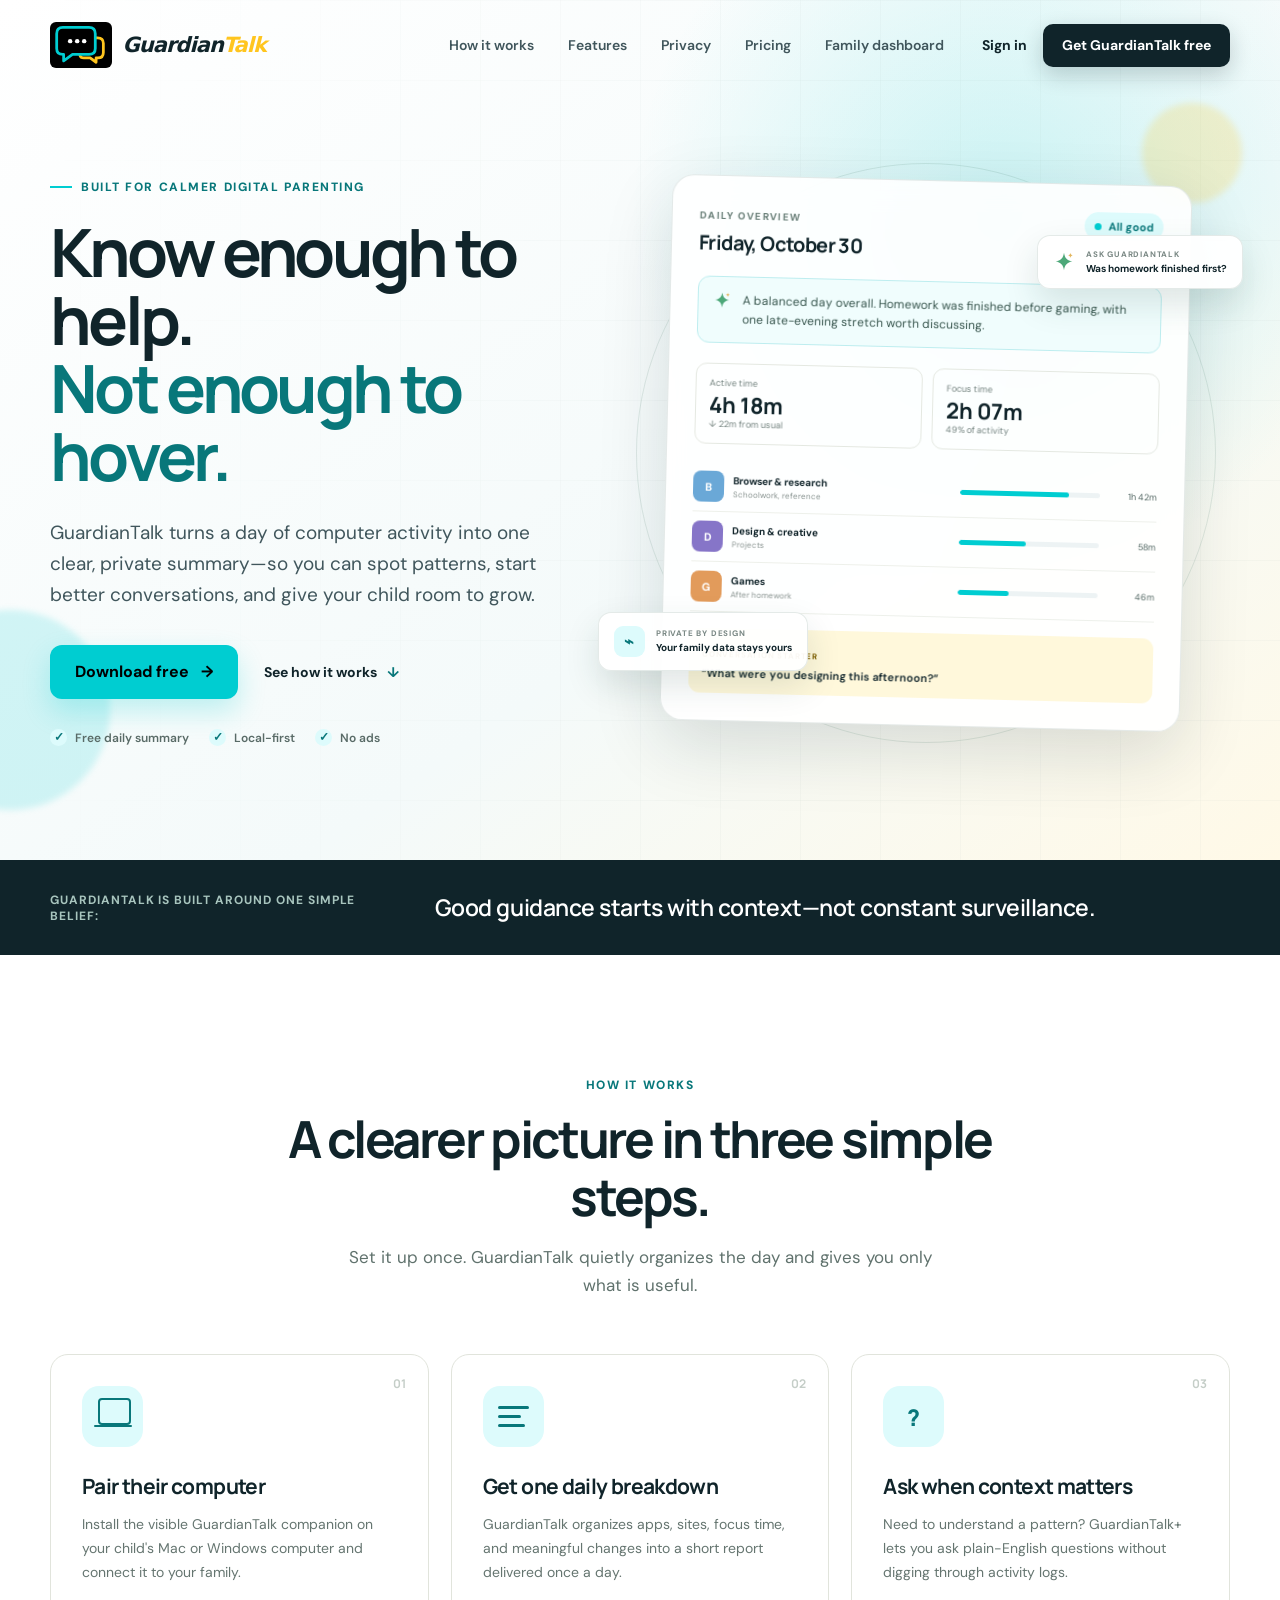
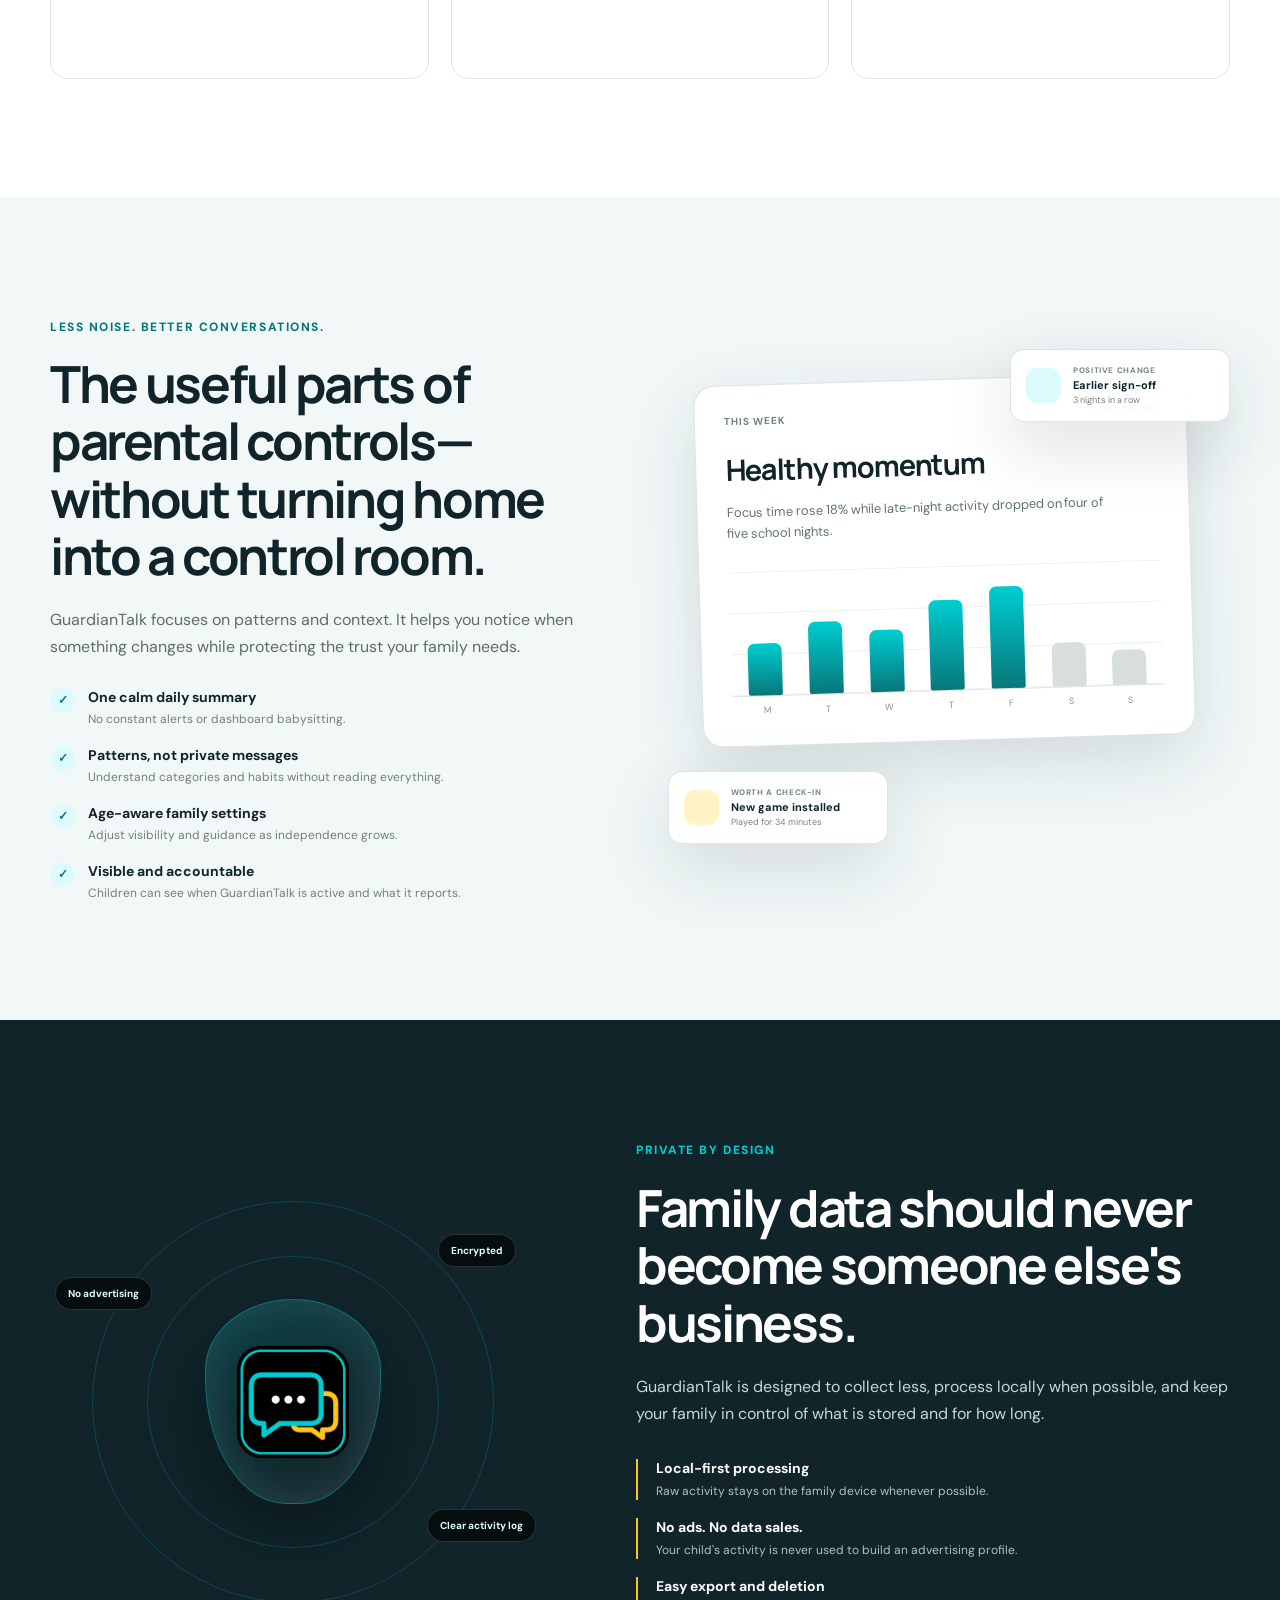
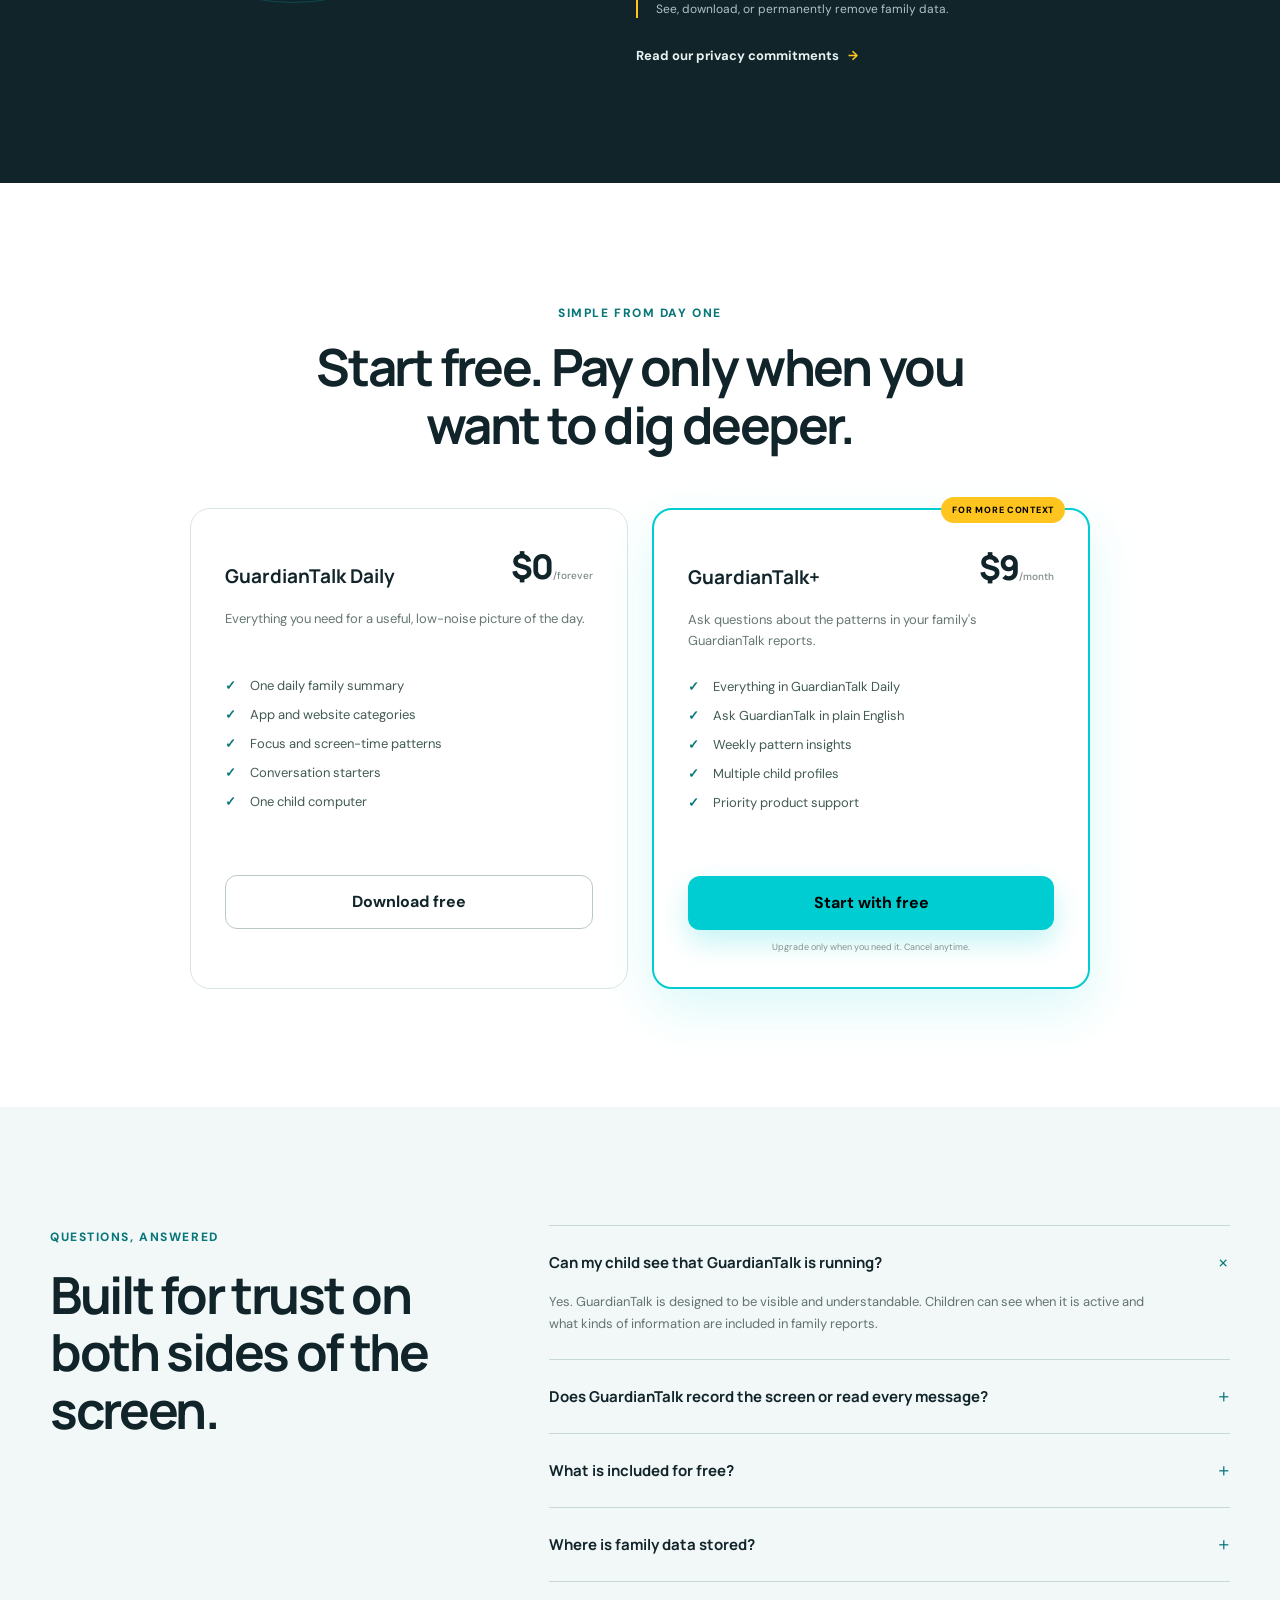
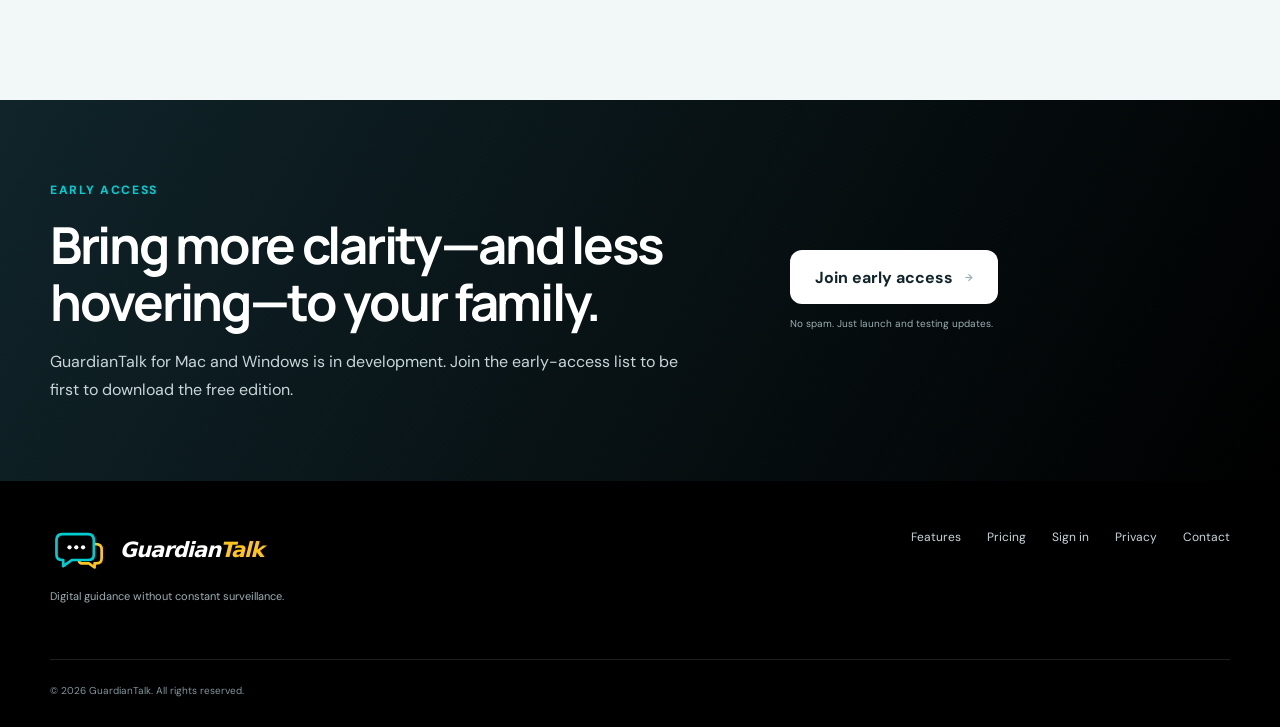
==== index.html @ 2e62e515 "Launch GuardianTalk site" ====
<!doctype html>
<html lang="en">
  <head>
    <meta charset="utf-8" />
    <meta name="viewport" content="width=device-width, initial-scale=1" />
    <meta name="theme-color" content="#10242A" />
    <meta name="description" content="GuardianTalk gives parents one calm, private daily summary of how their kids use their computers—with optional AI answers when more context is needed." />
    <meta property="og:title" content="GuardianTalk — Digital guidance without constant surveillance" />
    <meta property="og:description" content="A free daily breakdown of your child's computer activity. Ask questions only when you need more context." />
    <meta property="og:type" content="website" />
    <meta property="og:url" content="https://guardiantalk.com/" />
    <meta property="og:image" content="https://guardiantalk.com/assets/social-card.png" />
    <link rel="canonical" href="https://guardiantalk.com/" />
    <link rel="icon" href="/favicon.ico" sizes="any" />
    <link rel="icon" href="/assets/guardiantalk-app-icon-192.png" type="image/png" sizes="192x192" />
    <link rel="apple-touch-icon" href="/assets/apple-touch-icon.png" />
    <link rel="preconnect" href="https://fonts.googleapis.com" />
    <link rel="preconnect" href="https://fonts.gstatic.com" crossorigin />
    <link href="https://fonts.googleapis.com/css2?family=DM+Sans:wght@400;500;600;700&family=Manrope:wght@500;600;700;800&display=swap" rel="stylesheet" />
    <link rel="stylesheet" href="/styles.css" />
    <title>GuardianTalk — Digital guidance for families</title>
  </head>
  <body>
    <a class="skip-link" href="#main">Skip to content</a>
    <header class="site-header">
      <div class="shell nav-wrap">
        <a class="brand" href="#top" aria-label="GuardianTalk home">
          <img src="/assets/guardiantalk-symbol.svg" width="63" height="46" alt="" />
          <span class="brand-name">Guardian<span class="talk-accent">Talk</span></span>
        </a>
        <nav class="desktop-nav" aria-label="Primary navigation">
          <a href="#how-it-works">How it works</a>
          <a href="#features">Features</a>
          <a href="#privacy">Privacy</a>
          <a href="#pricing">Pricing</a>
          <a href="https://dashboard.guardiantalk.com/">Family dashboard</a>
        </nav>
        <div class="nav-actions"><a class="sign-in-link" href="https://dashboard.guardiantalk.com/">Sign in</a><a class="button button-small button-dark" href="#download">Get GuardianTalk free</a></div>
      </div>
    </header>

    <main id="main">
      <section class="hero" id="top">
        <div class="hero-glow hero-glow-one" aria-hidden="true"></div>
        <div class="hero-glow hero-glow-two" aria-hidden="true"></div>
        <div class="shell hero-grid">
          <div class="hero-copy reveal">
            <div class="eyebrow"><span></span> Built for calmer digital parenting</div>
            <h1>Know enough to help.<br /><em>Not enough to hover.</em></h1>
            <p class="hero-lede">GuardianTalk turns a day of computer activity into one clear, private summary—so you can spot patterns, start better conversations, and give your child room to grow.</p>
            <div class="hero-actions">
              <a class="button button-primary" href="#download">Download free <span aria-hidden="true">→</span></a>
              <a class="text-link" href="#how-it-works">See how it works <span aria-hidden="true">↓</span></a>
            </div>
            <div class="trust-row" aria-label="Product highlights">
              <span><i>✓</i> Free daily summary</span>
              <span><i>✓</i> Local-first</span>
              <span><i>✓</i> No ads</span>
            </div>
          </div>

          <div class="report-stage reveal reveal-delay" aria-label="Example GuardianTalk daily report">
            <div class="orbit orbit-one" aria-hidden="true"></div>
            <div class="orbit orbit-two" aria-hidden="true"></div>
            <article class="report-card">
              <div class="report-topline">
                <div>
                  <span class="report-label">Daily overview</span>
                  <h2>Friday, October 30</h2>
                </div>
                <span class="status-pill"><i></i> All good</span>
              </div>
              <div class="summary-banner">
                <img src="/assets/spark.svg" alt="" />
                <p>A balanced day overall. Homework was finished before gaming, with one late-evening stretch worth discussing.</p>
              </div>
              <div class="metric-grid">
                <div class="metric"><span>Active time</span><strong>4h 18m</strong><small>↓ 22m from usual</small></div>
                <div class="metric"><span>Focus time</span><strong>2h 07m</strong><small>49% of activity</small></div>
              </div>
              <div class="activity-list">
                <div class="activity-row">
                  <div class="app-icon app-blue">B</div>
                  <div class="activity-name"><strong>Browser & research</strong><span>Schoolwork, reference</span></div>
                  <div class="activity-bar"><i style="width: 78%"></i></div>
                  <span>1h 42m</span>
                </div>
                <div class="activity-row">
                  <div class="app-icon app-purple">D</div>
                  <div class="activity-name"><strong>Design & creative</strong><span>Projects</span></div>
                  <div class="activity-bar"><i style="width: 48%"></i></div>
                  <span>58m</span>
                </div>
                <div class="activity-row">
                  <div class="app-icon app-orange">G</div>
                  <div class="activity-name"><strong>Games</strong><span>After homework</span></div>
                  <div class="activity-bar"><i style="width: 36%"></i></div>
                  <span>46m</span>
                </div>
              </div>
              <div class="report-note">
                <span>Conversation starter</span>
                <p>“What were you designing this afternoon?”</p>
              </div>
            </article>
            <div class="floating-card floating-question">
              <img src="/assets/spark.svg" alt="" />
              <div><span>Ask GuardianTalk</span><strong>Was homework finished first?</strong></div>
            </div>
            <div class="floating-card floating-private">
              <div class="lock-icon">⌁</div>
              <div><span>Private by design</span><strong>Your family data stays yours</strong></div>
            </div>
          </div>
        </div>
      </section>

      <section class="principle-strip">
        <div class="shell principle-grid">
          <p>GuardianTalk is built around one simple belief:</p>
          <blockquote>Good guidance starts with context—not constant surveillance.</blockquote>
        </div>
      </section>

      <section class="section how-section" id="how-it-works">
        <div class="shell">
          <div class="section-heading centered reveal">
            <span class="kicker">How it works</span>
            <h2>A clearer picture in three simple steps.</h2>
            <p>Set it up once. GuardianTalk quietly organizes the day and gives you only what is useful.</p>
          </div>
          <div class="steps-grid">
            <article class="step-card reveal">
              <span class="step-number">01</span>
              <div class="step-icon device-icon" aria-hidden="true"><i></i></div>
              <h3>Pair their computer</h3>
              <p>Install the visible GuardianTalk companion on your child's Mac or Windows computer and connect it to your family.</p>
            </article>
            <article class="step-card reveal reveal-delay-small">
              <span class="step-number">02</span>
              <div class="step-icon digest-icon" aria-hidden="true"><i></i><i></i><i></i></div>
              <h3>Get one daily breakdown</h3>
              <p>GuardianTalk organizes apps, sites, focus time, and meaningful changes into a short report delivered once a day.</p>
            </article>
            <article class="step-card reveal reveal-delay">
              <span class="step-number">03</span>
              <div class="step-icon chat-icon" aria-hidden="true">?</div>
              <h3>Ask when context matters</h3>
              <p>Need to understand a pattern? GuardianTalk+ lets you ask plain-English questions without digging through activity logs.</p>
            </article>
          </div>
        </div>
      </section>

      <section class="section feature-section" id="features">
        <div class="shell feature-grid">
          <div class="feature-copy reveal">
            <span class="kicker">Less noise. Better conversations.</span>
            <h2>The useful parts of parental controls—without turning home into a control room.</h2>
            <p>GuardianTalk focuses on patterns and context. It helps you notice when something changes while protecting the trust your family needs.</p>
            <ul class="check-list">
              <li><span>✓</span><div><strong>One calm daily summary</strong><small>No constant alerts or dashboard babysitting.</small></div></li>
              <li><span>✓</span><div><strong>Patterns, not private messages</strong><small>Understand categories and habits without reading everything.</small></div></li>
              <li><span>✓</span><div><strong>Age-aware family settings</strong><small>Adjust visibility and guidance as independence grows.</small></div></li>
              <li><span>✓</span><div><strong>Visible and accountable</strong><small>Children can see when GuardianTalk is active and what it reports.</small></div></li>
            </ul>
          </div>
          <div class="insight-stack reveal reveal-delay">
            <article class="insight-card insight-main">
              <div class="insight-header"><span>This week</span><small>Oct 24–30</small></div>
              <h3>Healthy momentum</h3>
              <p>Focus time rose 18% while late-night activity dropped on four of five school nights.</p>
              <div class="mini-chart" aria-label="Example weekly focus chart">
                <i style="height: 42%"></i><i style="height: 58%"></i><i style="height: 50%"></i><i style="height: 72%"></i><i style="height: 82%"></i><i class="muted" style="height: 35%"></i><i class="muted" style="height: 28%"></i>
              </div>
              <div class="chart-days"><span>M</span><span>T</span><span>W</span><span>T</span><span>F</span><span>S</span><span>S</span></div>
            </article>
            <article class="insight-card insight-small insight-a"><span class="dot green"></span><div><small>Positive change</small><strong>Earlier sign-off</strong><p>3 nights in a row</p></div></article>
            <article class="insight-card insight-small insight-b"><span class="dot gold"></span><div><small>Worth a check-in</small><strong>New game installed</strong><p>Played for 34 minutes</p></div></article>
          </div>
        </div>
      </section>

      <section class="section privacy-section" id="privacy">
        <div class="shell privacy-grid">
          <div class="privacy-visual reveal">
            <div class="shield-large">
              <img src="/assets/guardiantalk-app-icon-1024.png" alt="" />
            </div>
            <div class="privacy-chip chip-one">No advertising</div>
            <div class="privacy-chip chip-two">Encrypted</div>
            <div class="privacy-chip chip-three">Clear activity log</div>
          </div>
          <div class="privacy-copy reveal reveal-delay">
            <span class="kicker light">Private by design</span>
            <h2>Family data should never become someone else's business.</h2>
            <p>GuardianTalk is designed to collect less, process locally when possible, and keep your family in control of what is stored and for how long.</p>
            <div class="privacy-points">
              <div><strong>Local-first processing</strong><span>Raw activity stays on the family device whenever possible.</span></div>
              <div><strong>No ads. No data sales.</strong><span>Your child's activity is never used to build an advertising profile.</span></div>
              <div><strong>Easy export and deletion</strong><span>See, download, or permanently remove family data.</span></div>
            </div>
            <a class="light-link" href="/privacy.html">Read our privacy commitments <span>→</span></a>
          </div>
        </div>
      </section>

      <section class="section pricing-section" id="pricing">
        <div class="shell">
          <div class="section-heading centered reveal">
            <span class="kicker">Simple from day one</span>
            <h2>Start free. Pay only when you want to dig deeper.</h2>
          </div>
          <div class="pricing-grid">
            <article class="price-card reveal">
              <div class="price-top"><span class="plan-name">GuardianTalk Daily</span><span class="price">$0<small>/forever</small></span></div>
              <p>Everything you need for a useful, low-noise picture of the day.</p>
              <ul><li>One daily family summary</li><li>App and website categories</li><li>Focus and screen-time patterns</li><li>Conversation starters</li><li>One child computer</li></ul>
              <a class="button button-outline full" href="#download">Download free</a>
            </article>
            <article class="price-card featured reveal reveal-delay">
              <div class="popular">For more context</div>
              <div class="price-top"><span class="plan-name">GuardianTalk+</span><span class="price">$9<small>/month</small></span></div>
              <p>Ask questions about the patterns in your family's GuardianTalk reports.</p>
              <ul><li>Everything in GuardianTalk Daily</li><li>Ask GuardianTalk in plain English</li><li>Weekly pattern insights</li><li>Multiple child profiles</li><li>Priority product support</li></ul>
              <a class="button button-primary full" href="#download">Start with free</a>
              <small class="cancel-note">Upgrade only when you need it. Cancel anytime.</small>
            </article>
          </div>
        </div>
      </section>

      <section class="section faq-section">
        <div class="shell faq-grid">
          <div class="faq-heading reveal"><span class="kicker">Questions, answered</span><h2>Built for trust on both sides of the screen.</h2></div>
          <div class="accordion reveal reveal-delay">
            <details open><summary>Can my child see that GuardianTalk is running?<span>+</span></summary><p>Yes. GuardianTalk is designed to be visible and understandable. Children can see when it is active and what kinds of information are included in family reports.</p></details>
            <details><summary>Does GuardianTalk record the screen or read every message?<span>+</span></summary><p>No. GuardianTalk is designed around activity patterns and categories—not secret recordings, keystrokes, passwords, or a feed of private messages.</p></details>
            <details><summary>What is included for free?<span>+</span></summary><p>The free plan provides one concise daily breakdown for one child computer. Interactive questions and deeper multi-day insights are part of GuardianTalk+.</p></details>
            <details><summary>Where is family data stored?<span>+</span></summary><p>GuardianTalk is being built local-first. Raw activity remains on family-controlled devices whenever possible, with encryption and clear deletion controls for any synced information.</p></details>
          </div>
        </div>
      </section>

      <section class="download-section" id="download">
        <div class="shell download-inner reveal">
          <div>
            <span class="kicker light">Early access</span>
            <h2>Bring more clarity—and less hovering—to your family.</h2>
            <p>GuardianTalk for Mac and Windows is in development. Join the early-access list to be first to download the free edition.</p>
          </div>
          <div class="download-actions">
            <a class="button button-white" href="mailto:jmdarabos@gmail.com?subject=GuardianTalk%20Early%20Access&body=Please%20add%20me%20to%20the%20GuardianTalk%20early-access%20list.">Join early access <span>→</span></a>
            <span>No spam. Just launch and testing updates.</span>
          </div>
        </div>
      </section>
    </main>

    <footer class="site-footer">
      <div class="shell footer-grid">
        <div><a class="brand brand-footer" href="#top"><img src="/assets/guardiantalk-symbol.svg" width="60" height="44" alt="" /><span class="brand-name">Guardian<span class="talk-accent">Talk</span></span></a><p>Digital guidance without constant surveillance.</p></div>
        <div class="footer-links"><a href="#features">Features</a><a href="#pricing">Pricing</a><a href="https://dashboard.guardiantalk.com/">Sign in</a><a href="/privacy.html">Privacy</a><a href="mailto:jmdarabos@gmail.com?subject=GuardianTalk%20Support">Contact</a></div>
        <p class="copyright">© <span id="year"></span> GuardianTalk. All rights reserved.</p>
      </div>
    </footer>
    <script src="/app.js" defer></script>
  </body>
</html>
---- styles.css ----
:root {
  --gt-teal: #00CDD1;
  --gt-gold: #FFC51E;
  --gt-black: #000000;
  --gt-white: #FFFFFF;
  --gt-ink: #10242A;
  --ink: var(--gt-ink);
  --ink-soft: #40565C;
  --forest: var(--gt-ink);
  --forest-2: #07181C;
  --mint: #DDFBFC;
  --mint-bright: var(--gt-teal);
  --cream: #F6FAFA;
  --paper: #FFFFFF;
  --line: #D8E5E7;
  --gold: var(--gt-gold);
  --shadow: 0 24px 70px rgba(16, 36, 42, .14);
}

* { box-sizing: border-box; }
[hidden] { display: none !important; }
html { scroll-behavior: smooth; }
body { margin: 0; color: var(--ink); background: var(--cream); font-family: "DM Sans", sans-serif; -webkit-font-smoothing: antialiased; }
body::selection { background: var(--mint); color: var(--ink); }
a { color: inherit; text-decoration: none; }
img { max-width: 100%; }
.shell { width: min(1180px, calc(100% - 40px)); margin-inline: auto; }
.skip-link { position: fixed; left: 18px; top: -60px; z-index: 100; background: white; padding: 12px 18px; border-radius: 8px; }
.skip-link:focus { top: 18px; }

.site-header { position: absolute; inset: 0 0 auto; z-index: 10; padding: 22px 0; }
.nav-wrap { display: flex; align-items: center; justify-content: space-between; gap: 24px; }
.brand { display: inline-flex; align-items: center; gap: 10px; font: 800 italic 21px/1 "DejaVu Sans", Arial, sans-serif; letter-spacing: -.045em; }
.brand img { display: block; width: auto; border-radius: 6px; }
.brand-name { color: var(--gt-ink); white-space: nowrap; }
.talk-accent { color: var(--gt-gold); }
.desktop-nav { display: flex; gap: 34px; margin-left: auto; margin-right: 14px; }
.desktop-nav a { color: var(--ink-soft); font-size: 14px; font-weight: 600; }
.desktop-nav a:hover { color: var(--forest); }
.nav-actions { display: flex; align-items: center; gap: 16px; }
.sign-in-link { color: var(--ink); font-size: 14px; font-weight: 700; }
.sign-in-link:hover { color: #08777A; }
.button { display: inline-flex; align-items: center; justify-content: center; gap: 12px; min-height: 54px; padding: 0 24px; border: 1px solid transparent; border-radius: 12px; font-weight: 700; transition: transform .2s ease, box-shadow .2s ease, background .2s ease; }
.button:hover { transform: translateY(-2px); }
.button-small { min-height: 43px; padding-inline: 18px; border-radius: 10px; font-size: 14px; }
.button-dark { background: var(--gt-ink); color: white; box-shadow: 0 8px 22px rgba(16, 36, 42, .2); }
.button-primary { background: var(--gt-teal); color: var(--gt-black); box-shadow: 0 12px 28px rgba(0, 205, 209, .24); }
.button-primary:hover { background: #14DDE0; }
.button-outline { border-color: #bac9c3; background: transparent; }
.button-white { background: white; color: var(--forest); }
.full { width: 100%; }

.hero { position: relative; min-height: 860px; overflow: hidden; padding: 160px 0 112px; background: radial-gradient(circle at 78% 25%, rgba(0, 205, 209, .18), transparent 31%), linear-gradient(145deg, #FFFFFF 0%, #F4FAFA 61%, #FFF9E7 100%); }
.hero::before { content: ""; position: absolute; inset: 0; opacity: .18; background-image: url("data:image/svg+xml,%3Csvg width='80' height='80' viewBox='0 0 80 80' xmlns='http://www.w3.org/2000/svg'%3E%3Cpath d='M80 0H0V80' fill='none' stroke='%23758f86' stroke-width='.5'/%3E%3C/svg%3E"); mask-image: linear-gradient(to right, transparent, black 60%); }
.hero-grid { position: relative; z-index: 1; display: grid; grid-template-columns: .92fr 1.08fr; gap: 54px; align-items: center; }
.hero-copy { padding-top: 12px; }
.eyebrow, .kicker { display: inline-flex; align-items: center; gap: 9px; color: #08777A; font-size: 12px; line-height: 1; font-weight: 800; letter-spacing: .13em; text-transform: uppercase; }
.eyebrow span { width: 22px; height: 2px; background: var(--gt-teal); }
h1, h2, h3 { font-family: "Manrope", sans-serif; margin: 0; }
h1 { margin-top: 25px; max-width: 720px; font-size: clamp(52px, 5.2vw, 76px); line-height: 1.02; letter-spacing: -.055em; }
h1 em { color: #08777A; font-style: normal; }
.hero-lede { max-width: 590px; margin: 27px 0 0; color: var(--ink-soft); font-size: 19px; line-height: 1.65; }
.hero-actions { display: flex; align-items: center; gap: 26px; margin-top: 34px; }
.text-link { font-weight: 700; font-size: 14px; }
.text-link span { margin-left: 7px; color: #08777A; }
.trust-row { display: flex; flex-wrap: wrap; gap: 20px; margin-top: 30px; color: #596b67; font-size: 12px; font-weight: 600; }
.trust-row i { display: inline-grid; place-items: center; width: 17px; height: 17px; margin-right: 5px; border-radius: 50%; background: #DDFBFC; color: #08777A; font-style: normal; }

.report-stage { position: relative; min-height: 580px; display: grid; place-items: center; }
.orbit { position: absolute; border: 1px solid rgba(52, 111, 89, .13); border-radius: 50%; }
.orbit-one { width: 580px; height: 580px; }
.orbit-two { width: 450px; height: 450px; border-style: dashed; }
.report-card { position: relative; z-index: 2; width: 520px; padding: 27px; border: 1px solid rgba(37, 79, 66, .12); border-radius: 22px; background: rgba(255, 255, 255, .9); box-shadow: var(--shadow); backdrop-filter: blur(16px); transform: rotate(1.4deg); }
.report-topline { display: flex; align-items: flex-start; justify-content: space-between; gap: 20px; }
.report-label { color: #6b817a; font-size: 10px; font-weight: 800; letter-spacing: .13em; text-transform: uppercase; }
.report-topline h2 { margin-top: 5px; font-size: 20px; letter-spacing: -.03em; }
.status-pill { display: inline-flex; align-items: center; gap: 7px; padding: 7px 10px; border-radius: 999px; background: #DDFBFC; color: #08777A; font-size: 11px; font-weight: 700; }
.status-pill i { width: 7px; height: 7px; border-radius: 50%; background: var(--gt-teal); }
.summary-banner { display: flex; gap: 11px; margin: 20px 0; padding: 14px; border: 1px solid #BDEDEF; border-radius: 12px; background: #F0FDFD; }
.summary-banner img { width: 19px; height: 19px; }
.summary-banner p { margin: 0; color: #38564e; font-size: 12px; line-height: 1.55; }
.metric-grid { display: grid; grid-template-columns: 1fr 1fr; gap: 10px; }
.metric { padding: 13px; border: 1px solid #e4e8e1; border-radius: 11px; }
.metric span, .metric small { display: block; color: #71817d; font-size: 9px; }
.metric strong { display: block; margin: 5px 0 2px; font: 700 22px/1 "Manrope", sans-serif; }
.activity-list { margin-top: 18px; }
.activity-row { display: grid; grid-template-columns: 31px 1.25fr .8fr 48px; align-items: center; gap: 9px; padding: 9px 0; border-bottom: 1px solid #edf0ea; }
.app-icon { display: grid; place-items: center; width: 31px; height: 31px; border-radius: 8px; color: white; font-size: 11px; font-weight: 800; }
.app-blue { background: #6aa8d7; }.app-purple { background: #8675c8; }.app-orange { background: #e29b5b; }
.activity-name strong, .activity-name span { display: block; }
.activity-name strong { font-size: 10px; }.activity-name span { color: #84908d; font-size: 8px; margin-top: 2px; }
.activity-bar { height: 5px; border-radius: 6px; background: #EDF3F4; overflow: hidden; }.activity-bar i { display: block; height: 100%; border-radius: inherit; background: var(--gt-teal); }
.activity-row > span { color: #526762; font-size: 9px; text-align: right; }
.report-note { margin-top: 16px; padding: 13px; border-radius: 11px; background: #FFF8DB; }.report-note span { color: #816000; font-size: 8px; font-weight: 800; letter-spacing: .1em; text-transform: uppercase; }.report-note p { margin: 4px 0 0; font-size: 11px; font-weight: 600; }
.floating-card { position: absolute; z-index: 3; display: flex; align-items: center; gap: 11px; padding: 13px 15px; border: 1px solid rgba(39, 86, 70, .12); border-radius: 13px; background: rgba(255,255,255,.95); box-shadow: 0 15px 34px rgba(27, 63, 57, .13); }
.floating-card img { width: 22px; }.floating-card span, .floating-card strong { display: block; }.floating-card span { color: #7b8985; font-size: 8px; text-transform: uppercase; font-weight: 800; letter-spacing: .1em; }.floating-card strong { margin-top: 3px; font-size: 10px; }
.floating-question { top: 72px; right: -13px; }.floating-private { left: -24px; bottom: 72px; }.lock-icon { display: grid; place-items: center; width: 31px; height: 31px; border-radius: 9px; background: #DDFBFC; color: #08777A; font-weight: 800; }
.hero-glow { position: absolute; border-radius: 50%; filter: blur(3px); }.hero-glow-one { width: 200px; height: 200px; left: -90px; bottom: 50px; background: rgba(0, 205, 209, .16); }.hero-glow-two { width: 100px; height: 100px; right: 3%; top: 12%; background: rgba(255, 197, 30, .2); }

.principle-strip { padding: 31px 0; background: var(--forest); color: white; }
.principle-grid { display: grid; grid-template-columns: .6fr 1.4fr; align-items: center; gap: 44px; }
.principle-grid p { margin: 0; color: #a8c5be; font-size: 12px; font-weight: 700; letter-spacing: .08em; text-transform: uppercase; }
.principle-grid blockquote { margin: 0; font: 600 23px/1.45 "Manrope", sans-serif; letter-spacing: -.02em; }

.section { padding: 118px 0; }
.section-heading { max-width: 730px; margin-bottom: 55px; }.centered { margin-inline: auto; text-align: center; }.section-heading .kicker { margin-bottom: 19px; }.section-heading h2, .feature-copy h2, .privacy-copy h2, .faq-heading h2 { font-size: clamp(37px, 4vw, 53px); line-height: 1.12; letter-spacing: -.045em; }.section-heading p { max-width: 590px; margin: 18px auto 0; color: #60726d; font-size: 17px; line-height: 1.65; }
.how-section { background: var(--paper); }
.steps-grid { display: grid; grid-template-columns: repeat(3, 1fr); gap: 22px; }
.step-card { position: relative; min-height: 325px; padding: 31px; border: 1px solid #e1e4dc; border-radius: 18px; background: #fff; transition: transform .25s ease, box-shadow .25s ease; }.step-card:hover { transform: translateY(-6px); box-shadow: 0 20px 50px rgba(24, 60, 53, .09); }.step-number { position: absolute; right: 22px; top: 20px; color: #c5cec8; font: 700 12px "Manrope", sans-serif; }
.step-icon { width: 61px; height: 61px; margin-bottom: 25px; border-radius: 17px; background: #DDFBFC; color: #08777A; }.device-icon { position: relative; }.device-icon::before { content: ""; position: absolute; left: 16px; top: 12px; width: 29px; height: 23px; border: 2px solid currentColor; border-radius: 4px; }.device-icon::after { content: ""; position: absolute; width: 38px; height: 2px; left: 12px; top: 39px; background: currentColor; border-radius: 3px; }.digest-icon { display: flex; flex-direction: column; justify-content: center; gap: 6px; padding: 0 15px; }.digest-icon i { height: 3px; border-radius: 3px; background: currentColor; }.digest-icon i:nth-child(2) { width: 75%; }.digest-icon i:nth-child(3) { width: 88%; }.chat-icon { display: grid; place-items: center; font: 800 23px "Manrope", sans-serif; }
.step-card h3 { font-size: 21px; letter-spacing: -.03em; }.step-card p { margin: 13px 0 0; color: #657570; font-size: 14px; line-height: 1.7; }

.feature-section { background: #F2F8F8; overflow: hidden; }.feature-grid { display: grid; grid-template-columns: 1fr 1fr; align-items: center; gap: 95px; }.feature-copy h2 { margin-top: 19px; }.feature-copy > p { margin: 21px 0 28px; color: #5c6e69; font-size: 16px; line-height: 1.7; }.check-list { display: grid; gap: 18px; margin: 0; padding: 0; list-style: none; }.check-list li { display: flex; gap: 13px; }.check-list li > span { flex: 0 0 25px; display: grid; place-items: center; width: 25px; height: 25px; border-radius: 50%; background: #DDFBFC; color: #08777A; font-size: 12px; font-weight: 800; }.check-list strong, .check-list small { display: block; }.check-list strong { font-size: 14px; }.check-list small { margin-top: 4px; color: #71817d; font-size: 12px; line-height: 1.5; }
.insight-stack { position: relative; min-height: 520px; }.insight-card { border: 1px solid rgba(16, 36, 42, .13); background: rgba(255,255,255,.94); box-shadow: var(--shadow); }.insight-main { position: absolute; inset: 30px 40px auto 10px; padding: 29px; border-radius: 21px; transform: rotate(-1.7deg); }.insight-header { display: flex; justify-content: space-between; color: #70807c; font-size: 10px; font-weight: 700; text-transform: uppercase; letter-spacing: .1em; }.insight-main h3 { margin-top: 22px; font-size: 29px; letter-spacing: -.04em; }.insight-main p { max-width: 380px; color: #63746f; font-size: 13px; line-height: 1.6; }.mini-chart { height: 125px; display: flex; align-items: end; justify-content: space-around; gap: 10px; margin-top: 27px; padding: 0 9px; border-bottom: 1px solid #dfe5df; background-image: linear-gradient(#edf1ec 1px, transparent 1px); background-size: 100% 41px; }.mini-chart i { flex: 1; max-width: 34px; border-radius: 7px 7px 2px 2px; background: linear-gradient(var(--gt-teal), #08777A); }.mini-chart i.muted { background: #d8ded9; }.chart-days { display: flex; justify-content: space-around; padding: 8px 4px 0; color: #84918d; font-size: 9px; }.insight-small { position: absolute; display: flex; align-items: center; gap: 12px; min-width: 220px; padding: 15px; border-radius: 14px; }.insight-a { right: 0; top: 0; }.insight-b { left: -20px; bottom: 25px; }.insight-small .dot { width: 35px; height: 35px; border-radius: 11px; }.dot.green { background: #DDFBFC; }.dot.gold { background: #FFF3C7; }.insight-small small, .insight-small strong, .insight-small p { display: block; margin: 0; }.insight-small small { color: #7a8884; font-size: 8px; font-weight: 800; letter-spacing: .08em; text-transform: uppercase; }.insight-small strong { margin-top: 3px; font-size: 11px; }.insight-small p { margin-top: 2px; color: #76847f; font-size: 9px; }

.privacy-section { background: var(--gt-ink); color: white; overflow: hidden; }.privacy-grid { display: grid; grid-template-columns: .9fr 1.1fr; align-items: center; gap: 100px; }.privacy-visual { position: relative; min-height: 440px; display: grid; place-items: center; }.privacy-visual::before, .privacy-visual::after { content: ""; position: absolute; border: 1px solid rgba(0, 205, 209, .22); border-radius: 50%; }.privacy-visual::before { width: 400px; height: 400px; }.privacy-visual::after { width: 290px; height: 290px; }.shield-large { position: relative; z-index: 2; display: grid; place-items: center; width: 176px; height: 205px; border: 1px solid rgba(0,205,209,.4); border-radius: 52% 52% 48% 48% / 36% 36% 64% 64%; background: linear-gradient(145deg, rgba(0, 205, 209, .18), rgba(255,255,255,.04)); box-shadow: inset 0 0 38px rgba(255,255,255,.08), 0 30px 60px rgba(0,0,0,.25); }.shield-large img { width: 112px; border-radius: 18px; filter: drop-shadow(0 12px 20px rgba(0,0,0,.25)); }.privacy-chip { position: absolute; z-index: 3; padding: 9px 12px; border: 1px solid rgba(255,255,255,.15); border-radius: 999px; background: rgba(0, 0, 0, .62); color: #DDFBFC; font-size: 10px; font-weight: 700; backdrop-filter: blur(8px); }.chip-one { left: 5px; top: 95px; }.chip-two { right: 20px; top: 52px; }.chip-three { right: 0; bottom: 80px; }
.kicker.light { color: var(--gt-teal); }.privacy-copy h2 { margin-top: 20px; color: white; }.privacy-copy > p { margin: 22px 0 32px; color: #C8D6D9; font-size: 16px; line-height: 1.7; }.privacy-points { display: grid; gap: 18px; }.privacy-points div { padding-left: 18px; border-left: 2px solid var(--gt-gold); }.privacy-points strong, .privacy-points span { display: block; }.privacy-points strong { font-size: 14px; }.privacy-points span { margin-top: 5px; color: #AFC2C6; font-size: 12px; line-height: 1.5; }.light-link { display: inline-flex; gap: 9px; margin-top: 29px; color: #E8F3F4; font-size: 13px; font-weight: 700; }.light-link span { color: var(--gt-gold); }

.pricing-section { background: var(--paper); }.pricing-grid { max-width: 900px; margin: 0 auto; display: grid; grid-template-columns: 1fr 1fr; gap: 24px; align-items: stretch; }.price-card { position: relative; padding: 34px; border: 1px solid #D8E5E7; border-radius: 20px; background: #fff; }.price-card.featured { border: 2px solid var(--gt-teal); box-shadow: 0 20px 52px rgba(0, 205, 209, .14); }.popular { position: absolute; right: 23px; top: -13px; padding: 7px 11px; border-radius: 999px; background: var(--gt-gold); color: var(--gt-black); font-size: 9px; font-weight: 800; letter-spacing: .08em; text-transform: uppercase; }.price-top { display: flex; align-items: flex-end; justify-content: space-between; gap: 15px; }.plan-name { font: 700 19px "Manrope", sans-serif; }.price { font: 800 34px "Manrope", sans-serif; letter-spacing: -.04em; }.price small { color: #7c8985; font: 500 10px "DM Sans", sans-serif; letter-spacing: 0; }.price-card > p { min-height: 48px; margin: 20px 0; color: #667771; font-size: 13px; line-height: 1.6; }.price-card ul { min-height: 174px; margin: 0 0 24px; padding: 0; list-style: none; }.price-card li { position: relative; margin: 12px 0; padding-left: 25px; color: #425a54; font-size: 13px; }.price-card li::before { content: "✓"; position: absolute; left: 0; color: #08777A; font-weight: 800; }.cancel-note { display: block; margin-top: 11px; color: #84918d; font-size: 9px; text-align: center; }

.faq-section { background: #F2F8F8; }.faq-grid { display: grid; grid-template-columns: .75fr 1.25fr; gap: 90px; }.faq-heading h2 { margin-top: 20px; }.accordion { border-top: 1px solid #C8D7DA; }.accordion details { border-bottom: 1px solid #C8D7DA; }.accordion summary { display: flex; align-items: center; justify-content: space-between; gap: 20px; padding: 23px 0; cursor: pointer; font: 700 15px "Manrope", sans-serif; list-style: none; }.accordion summary::-webkit-details-marker { display: none; }.accordion summary span { color: #08777A; font-size: 20px; font-weight: 400; transition: transform .2s ease; }.accordion details[open] summary span { transform: rotate(45deg); }.accordion p { max-width: 620px; margin: -8px 0 24px; color: #63746f; font-size: 13px; line-height: 1.7; }

.download-section { padding: 78px 0; background: linear-gradient(120deg, #10242A, #000000); color: white; }.download-inner { display: grid; grid-template-columns: 1.2fr .8fr; align-items: center; gap: 80px; }.download-inner h2 { max-width: 680px; margin-top: 17px; font-size: clamp(36px, 4vw, 51px); line-height: 1.12; letter-spacing: -.045em; }.download-inner p { max-width: 640px; margin: 18px 0 0; color: #C8D6D9; line-height: 1.7; }.download-actions { display: grid; justify-items: start; gap: 13px; }.download-actions span { color: #9CB0B4; font-size: 10px; }
.site-footer { padding: 48px 0 30px; background: #000000; color: white; }.footer-grid { display: grid; grid-template-columns: 1fr auto; align-items: start; gap: 40px; }.brand-footer, .brand-footer .brand-name { color: white; }.footer-grid > div > p { color: #9CB0B4; font-size: 11px; }.footer-links { display: flex; gap: 26px; color: #C8D6D9; font-size: 12px; }.copyright { grid-column: 1 / -1; margin: 5px 0 0; padding-top: 24px; border-top: 1px solid rgba(255,255,255,.12); color: #80969B; font-size: 10px; }

.reveal { opacity: 1; transform: none; }

@media (max-width: 980px) {
  .desktop-nav { display: none; }
  .hero { min-height: auto; padding-bottom: 90px; }.hero-grid, .feature-grid, .privacy-grid { grid-template-columns: 1fr; }.hero-grid { gap: 60px; }.hero-copy { max-width: 720px; }.report-stage { width: min(620px, 100%); margin-inline: auto; }.feature-grid, .privacy-grid { gap: 65px; }.feature-copy { max-width: 720px; }.insight-stack { width: min(620px, 100%); margin-inline: auto; }.privacy-copy { max-width: 720px; }.faq-grid { grid-template-columns: 1fr; gap: 45px; }.download-inner { grid-template-columns: 1fr; gap: 35px; }
}

@media (max-width: 680px) {
  .shell { width: min(100% - 28px, 1180px); }.site-header { padding-top: 15px; }.button-small { display: none; }
  .nav-actions { margin-left: auto; }
  .sign-in-link { padding: 10px 2px; }
  .hero { padding: 126px 0 72px; }.hero-grid { gap: 38px; } h1 { font-size: 48px; }.hero-lede { font-size: 16px; }.hero-actions { align-items: flex-start; flex-direction: column; gap: 18px; }.trust-row { gap: 11px 15px; }
  .report-stage { min-height: 450px; }.report-card { width: 100%; padding: 19px; transform: none; }.orbit-one { width: 390px; height: 390px; }.orbit-two { width: 310px; height: 310px; }.floating-question { right: -6px; top: 5px; }.floating-private { display: none; }.activity-row { grid-template-columns: 30px 1.35fr .65fr 42px; }.metric strong { font-size: 19px; }
  .principle-grid { grid-template-columns: 1fr; gap: 12px; }.principle-grid blockquote { font-size: 18px; }
  .section { padding: 82px 0; }.steps-grid, .pricing-grid { grid-template-columns: 1fr; }.step-card { min-height: 275px; }.feature-grid { gap: 45px; }.insight-stack { min-height: 450px; }.insight-main { inset: 25px 8px auto; }.insight-a { right: -4px; }.insight-b { left: 0; bottom: 0; }.privacy-grid { gap: 40px; }.privacy-visual { min-height: 340px; }.privacy-visual::before { width: 320px; height: 320px; }.privacy-visual::after { width: 230px; height: 230px; }.shield-large { width: 140px; height: 165px; }.chip-one { left: 0; top: 40px; }.chip-two { right: 0; top: 18px; }.chip-three { right: 0; bottom: 35px; }.faq-grid { gap: 35px; }.footer-grid { grid-template-columns: 1fr; }.footer-links { flex-wrap: wrap; }.copyright { grid-column: auto; }
}

@media (prefers-reduced-motion: reduce) { html { scroll-behavior: auto; }.button { transition: none; } }

/* Family dashboard */
.dashboard-body { min-height: 100vh; overflow-x: hidden; background: #F2F8F8; }
.dashboard-nav { padding: 18px 0; border-bottom: 1px solid #dfe3da; background: rgba(255,255,255,.84); }
.dashboard-nav-actions { display: flex; align-items: center; gap: 18px; }
.early-pill { padding: 7px 10px; border-radius: 999px; background: #DDFBFC; color: #08777A; font-size: 10px; font-weight: 800; letter-spacing: .06em; text-transform: uppercase; }
.plain-button { padding: 0; border: 0; background: none; color: #08777A; font: 700 12px "DM Sans", sans-serif; cursor: pointer; }
.plain-button:hover { text-decoration: underline; }
.dashboard-main { padding-block: 64px 90px; }
.dashboard-intro { display: grid; grid-template-columns: 1.35fr .65fr; align-items: end; gap: 70px; }
.dashboard-intro > *, .onboarding-card > *, .recovery-card > *, .family-create-form > * { min-width: 0; }
.dashboard-intro h1 { margin-top: 15px; font-size: clamp(44px, 5vw, 66px); }
.dashboard-intro > div > p { max-width: 680px; margin: 18px 0 0; color: #61736d; font-size: 17px; line-height: 1.65; }
.dashboard-privacy { padding: 20px; border: 1px solid #BDEDEF; border-radius: 14px; background: #EAFDFD; }
.dashboard-privacy strong, .dashboard-privacy span { display: block; }
.dashboard-privacy strong { color: #08777A; font-size: 13px; }
.dashboard-privacy span { margin-top: 7px; color: #557269; font-size: 11px; line-height: 1.55; }
.dashboard-alert { margin-top: 28px; padding: 14px 17px; border: 1px solid #e4c2b6; border-radius: 10px; background: #fff1eb; color: #864b3a; font-size: 12px; }
.dashboard-alert[data-kind="success"] { border-color: #9AE6E8; background: #EAFDFD; color: #08777A; }
.onboarding-card, .recovery-card { display: grid; grid-template-columns: .8fr 1.2fr; gap: 70px; margin-top: 42px; padding: 38px; border: 1px solid #dfe3da; border-radius: 20px; background: white; box-shadow: 0 18px 50px rgba(28,61,54,.07); }
.onboarding-card h2, .recovery-card h2 { margin-top: 14px; font-size: 31px; letter-spacing: -.04em; }
.onboarding-card p, .recovery-card p { color: #697a75; font-size: 13px; line-height: 1.65; }
.family-create-form { display: grid; grid-template-columns: 1fr 1fr; gap: 17px; }
.family-create-form label span { display: block; margin-bottom: 7px; color: #536963; font-size: 11px; font-weight: 700; }
.family-create-form input { width: 100%; height: 50px; padding: 0 14px; border: 1px solid #cdd8d1; border-radius: 10px; background: #fbfcfa; color: var(--ink); font: 500 14px "DM Sans", sans-serif; }
.family-create-form input:focus { border-color: var(--gt-teal); outline: 3px solid rgba(0,205,209,.15); }
.family-create-form button { grid-column: 1 / -1; }
.family-create-form > small { grid-column: 1 / -1; color: #7f8d88; font-size: 10px; line-height: 1.5; }
.recovery-card { grid-template-columns: .8fr 1.2fr; }
.recovery-key-wrap { align-self: center; }
.recovery-key-wrap code { display: block; overflow-wrap: anywhere; padding: 18px; border: 1px solid #BDEDEF; border-radius: 10px; background: #EAFDFD; color: #08777A; font-size: 14px; font-weight: 700; }
.recovery-key-wrap .plain-button { margin-top: 10px; }
.confirm-save { align-self: center; color: #536963; font-size: 12px; }
.confirm-save input { margin-right: 7px; }
.recovery-card > .button { align-self: center; }
.family-dashboard-head { display: flex; justify-content: space-between; align-items: end; gap: 25px; margin-top: 50px; }
.family-dashboard-head h2 { margin-top: 10px; font-size: 36px; letter-spacing: -.04em; }
.pair-device-card { display: grid; grid-template-columns: .75fr 1.25fr; align-items: center; gap: 50px; margin-top: 25px; padding: 26px 30px; border: 1px solid #d8ded7; border-radius: 16px; background: white; }
.pair-device-card.pair-active { border-color: var(--gt-teal); box-shadow: 0 0 0 4px rgba(0,205,209,.12); }
.pair-device-card > div > span, .pair-device-card > div > strong, .pair-device-card > div > small { display: block; }
.pair-device-card > div > span { color: #70817c; font-size: 10px; font-weight: 800; letter-spacing: .09em; text-transform: uppercase; }
.pair-device-card > div > strong { margin: 8px 0 5px; color: #08777A; font: 800 30px "Manrope", sans-serif; letter-spacing: .14em; }
.pair-device-card > div > small { color: #82908c; font-size: 10px; }
.pair-device-card ol { display: grid; grid-template-columns: repeat(3, 1fr); gap: 24px; margin: 0; padding-left: 20px; color: #5f716b; font-size: 11px; line-height: 1.55; }
.device-grid { display: grid; gap: 20px; margin-top: 22px; }
.device-card { padding: 28px; border: 1px solid #dce1da; border-radius: 17px; background: white; box-shadow: 0 12px 35px rgba(28,61,54,.05); }
.device-card-head { display: flex; justify-content: space-between; gap: 30px; padding-bottom: 18px; border-bottom: 1px solid #e9ece7; }
.device-platform { color: #08777A; font-size: 9px; font-weight: 800; letter-spacing: .1em; text-transform: uppercase; }
.device-card h3 { margin-top: 5px; font-size: 21px; }
.device-seen { align-self: center; color: #7c8a86; font-size: 10px; }
.device-metrics { display: grid; grid-template-columns: repeat(3, 1fr); gap: 12px; margin-top: 18px; }
.device-metrics > div { padding: 15px; border-radius: 11px; background: #f3f6f2; }
.device-metrics span, .device-metrics strong { display: block; }
.device-metrics span { color: #7b8985; font-size: 9px; font-weight: 700; text-transform: uppercase; }
.device-metrics strong { margin-top: 7px; font-size: 18px; }
.summary-columns { display: grid; grid-template-columns: 1fr 1fr; gap: 45px; margin-top: 24px; }
.summary-list > strong { font-size: 12px; }
.summary-list ul { margin: 10px 0 0; padding: 0; list-style: none; }
.summary-list li { display: flex; justify-content: space-between; gap: 20px; padding: 10px 0; border-bottom: 1px solid #edf0eb; }
.summary-list li span b, .summary-list li span small { display: block; }
.summary-list li span b { font-size: 11px; }
.summary-list li span small { margin-top: 3px; color: #83908c; font-size: 9px; }
.summary-list li em { color: #4e6960; font-size: 10px; font-style: normal; }
.summary-list .muted-row { color: #82908c; font-size: 10px; }
.no-summary { margin: 20px 0 0; color: #71817c; font-size: 12px; }
.empty-family { display: grid; justify-items: center; margin-top: 22px; padding: 55px 25px; border: 1px dashed #c9d3cc; border-radius: 16px; text-align: center; }
.empty-family strong { margin-top: 15px; font-size: 16px; }
.empty-family p { margin: 7px 0 0; color: #73827e; font-size: 12px; }

@media (max-width: 800px) {
  .dashboard-nav .nav-wrap { align-items: flex-start; }
  .dashboard-nav-actions { align-items: flex-end; flex-direction: column; gap: 8px; }
  .early-pill { display: none; }
  .dashboard-intro, .onboarding-card, .recovery-card, .pair-device-card { grid-template-columns: 1fr; gap: 28px; }
  .dashboard-intro h1 { font-size: 42px; overflow-wrap: normal; }
  .dashboard-main { padding-top: 42px; }
  .family-create-form, .summary-columns { grid-template-columns: 1fr; }
  .pair-device-card ol, .device-metrics { grid-template-columns: 1fr; }
  .family-dashboard-head { align-items: flex-start; flex-direction: column; }
  .device-card-head { align-items: flex-start; flex-direction: column; gap: 8px; }
}

@media (max-width: 470px) {
  .dashboard-main { padding-top: 34px; }
  .dashboard-intro h1 { font-size: 37px; }
  .onboarding-card, .recovery-card { padding: 27px 22px; }
}
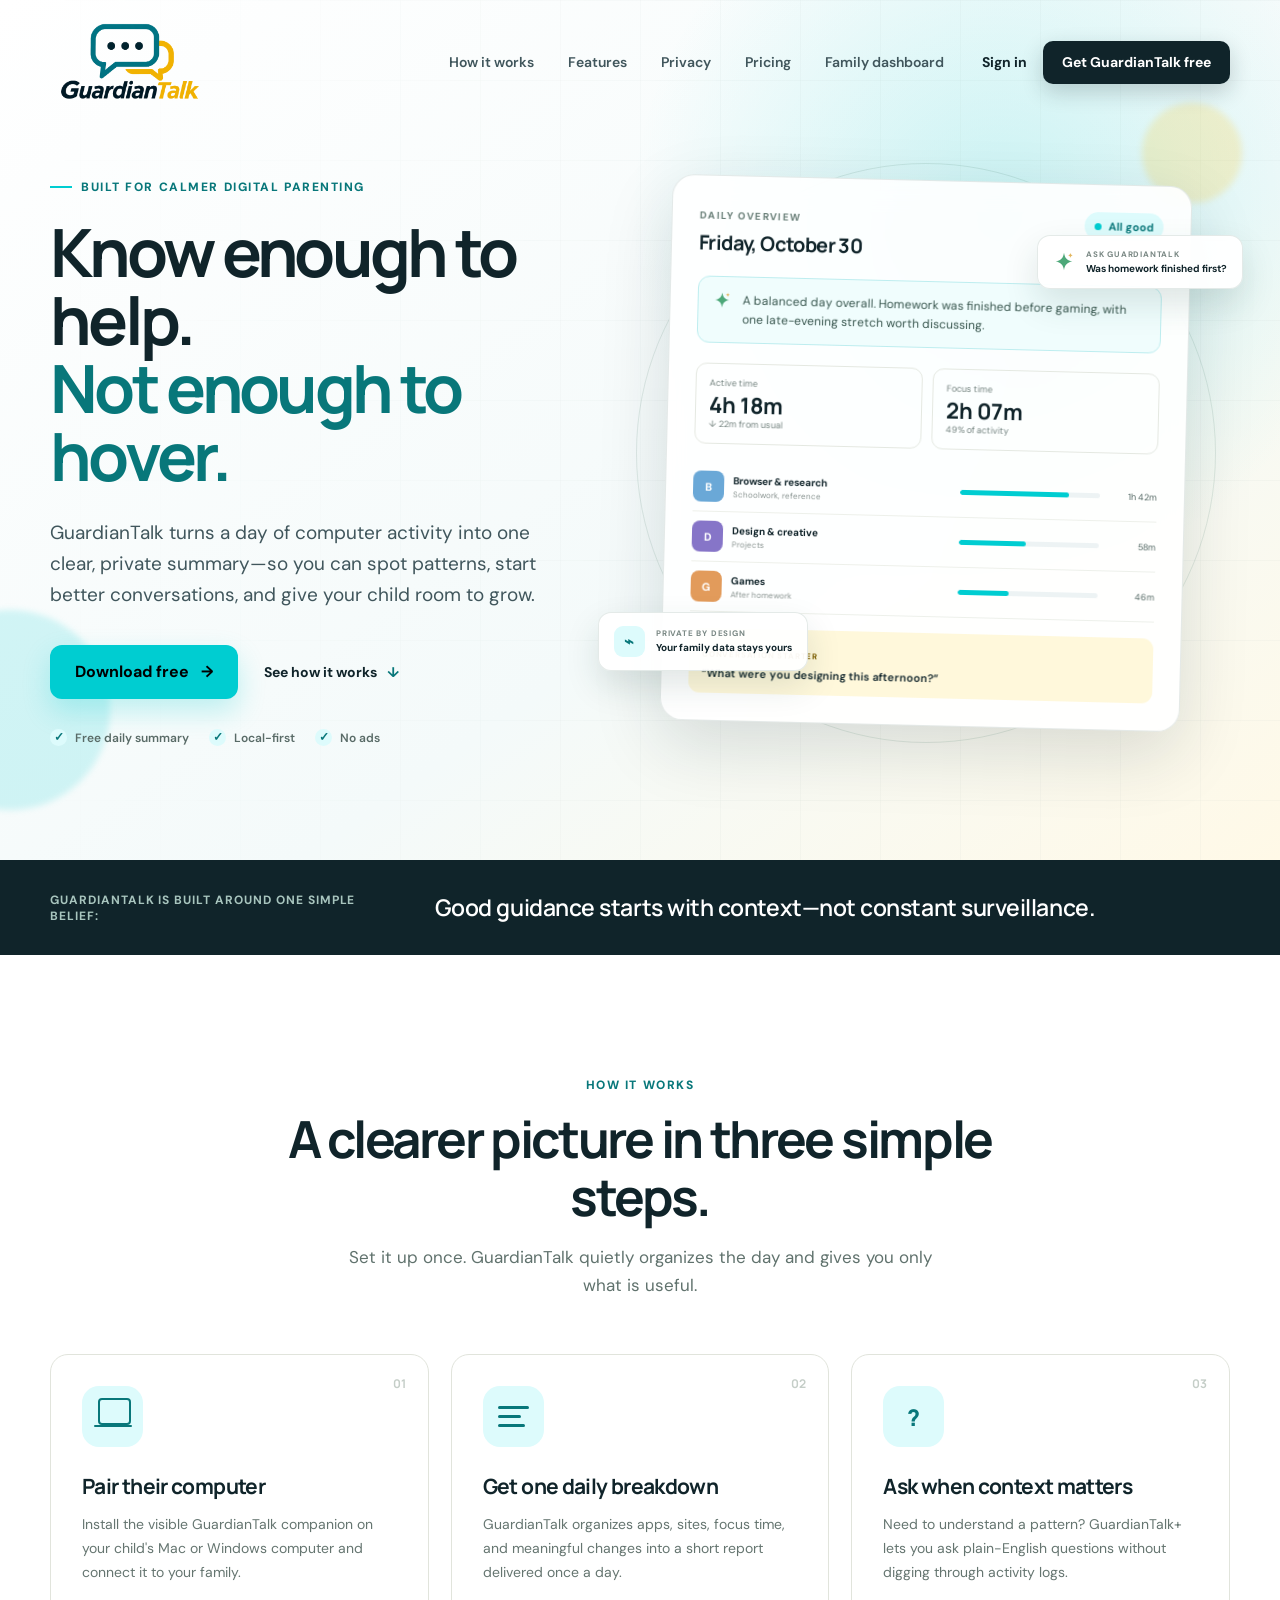
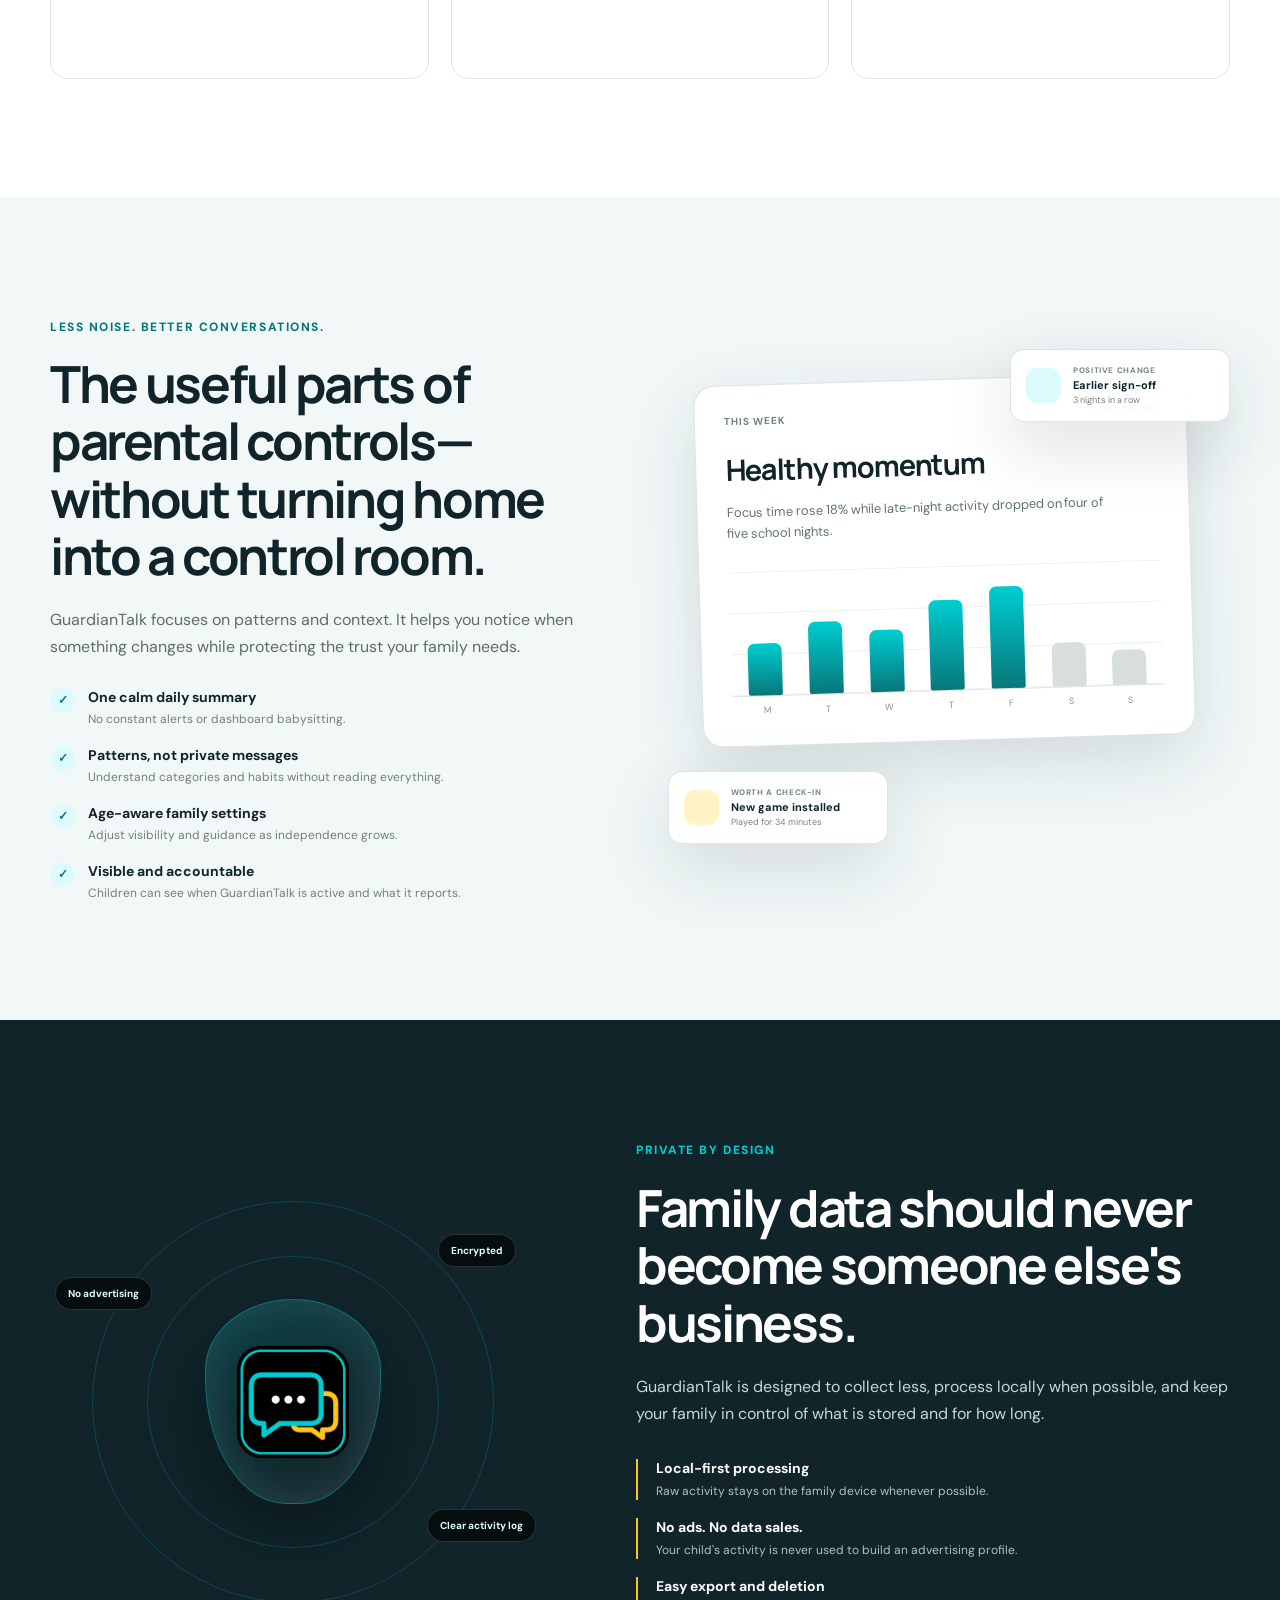
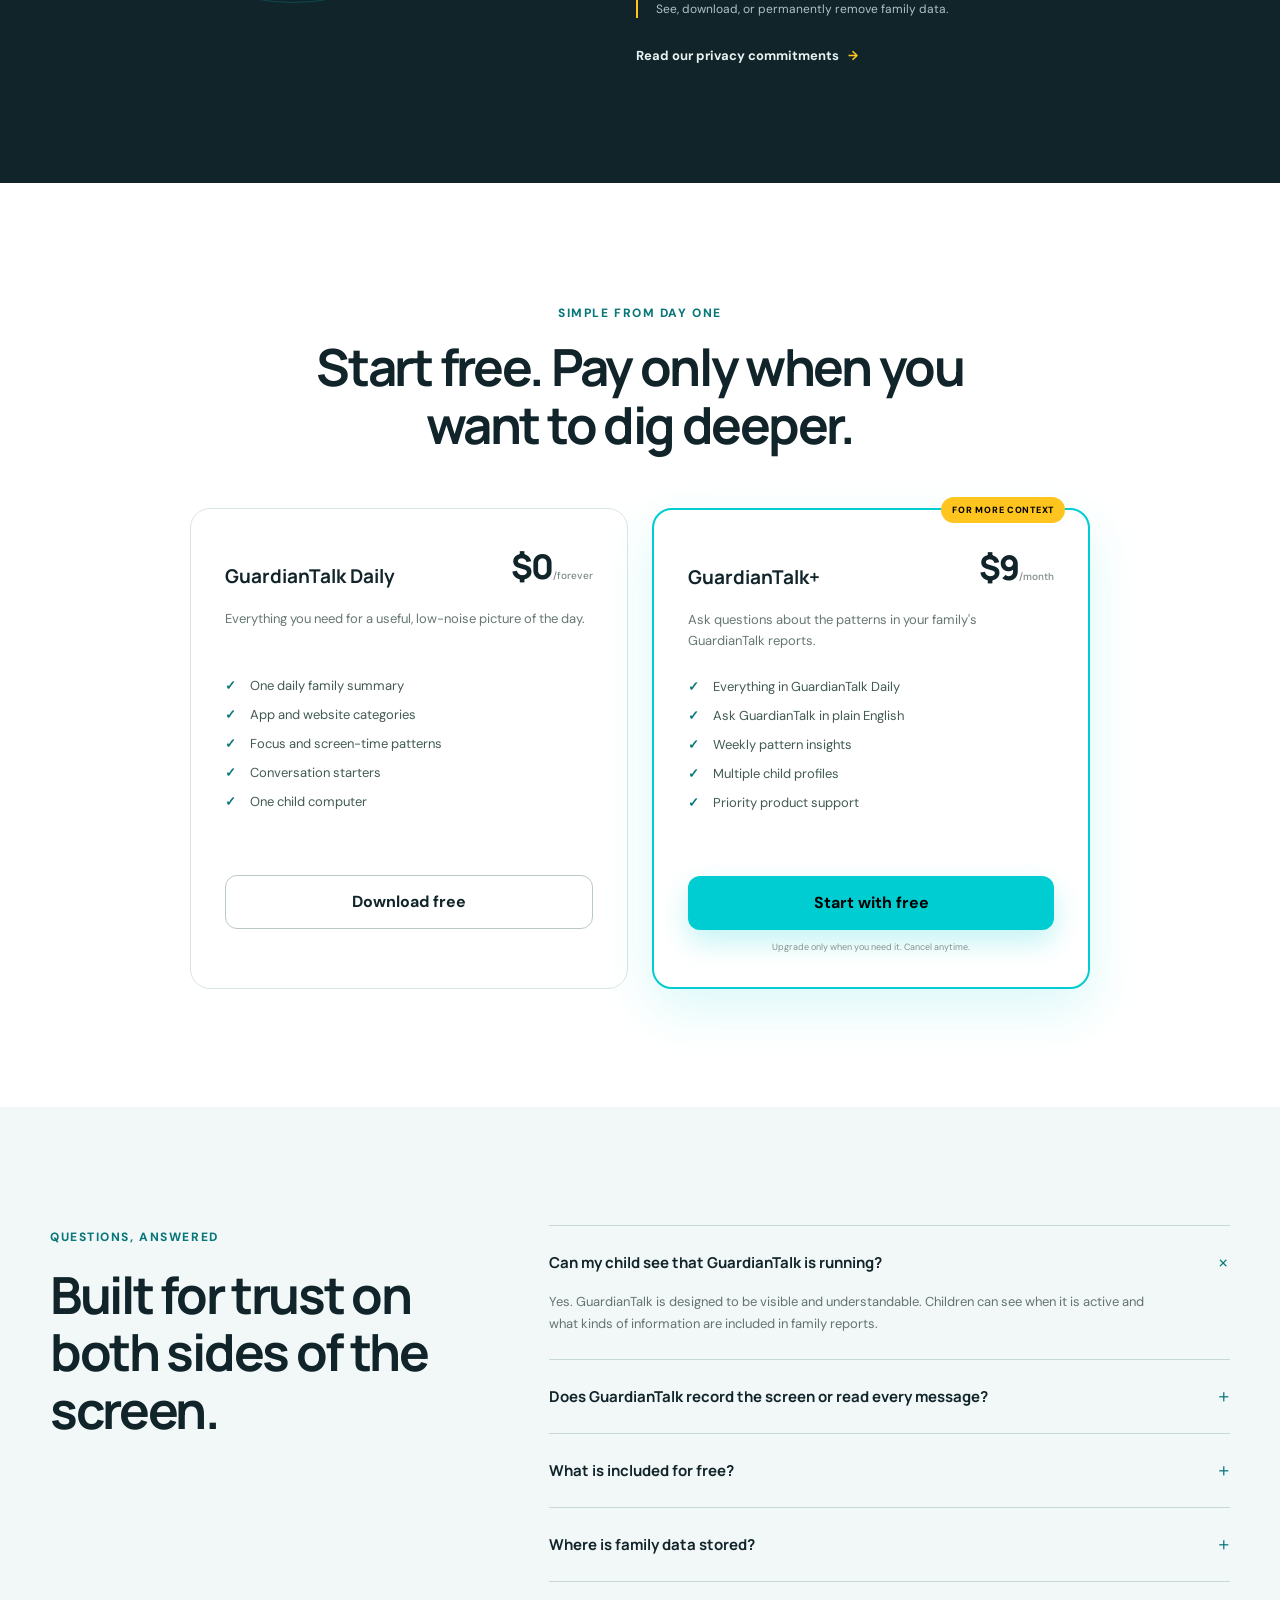
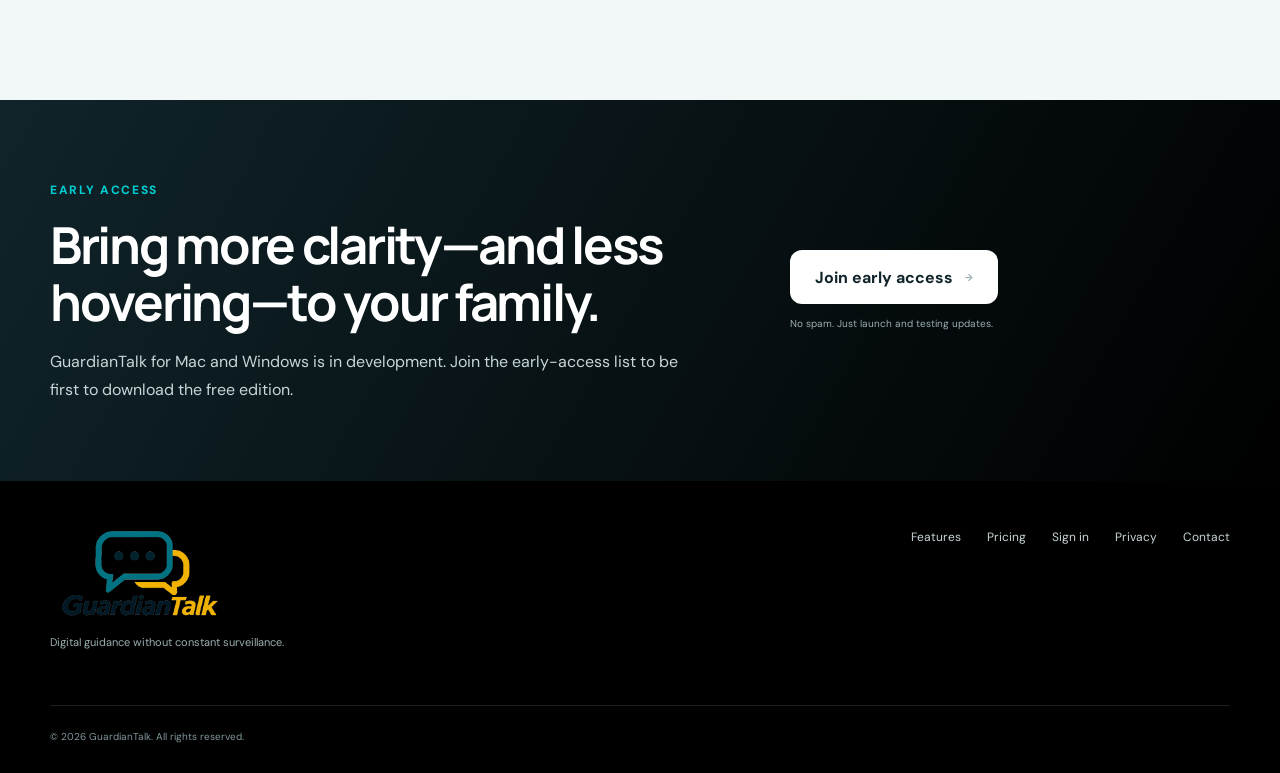
==== commit afab8521: "Use supplied GuardianTalk logo across site" ====
--- a/index.html
+++ b/index.html
@@ -25,8 +25,7 @@
     <header class="site-header">
       <div class="shell nav-wrap">
         <a class="brand" href="#top" aria-label="GuardianTalk home">
-          <img src="/assets/guardiantalk-symbol.svg" width="63" height="46" alt="" />
-          <span class="brand-name">Guardian<span class="talk-accent">Talk</span></span>
+          <img class="brand-logo" src="/assets/guardiantalk-logo.png" width="160" height="80" alt="GuardianTalk" />
         </a>
         <nav class="desktop-nav" aria-label="Primary navigation">
           <a href="#how-it-works">How it works</a>
@@ -259,7 +258,7 @@
 
     <footer class="site-footer">
       <div class="shell footer-grid">
-        <div><a class="brand brand-footer" href="#top"><img src="/assets/guardiantalk-symbol.svg" width="60" height="44" alt="" /><span class="brand-name">Guardian<span class="talk-accent">Talk</span></span></a><p>Digital guidance without constant surveillance.</p></div>
+        <div><a class="brand brand-footer" href="#top"><img class="brand-logo" src="/assets/guardiantalk-logo.png" width="180" height="90" alt="GuardianTalk" /></a><p>Digital guidance without constant surveillance.</p></div>
         <div class="footer-links"><a href="#features">Features</a><a href="#pricing">Pricing</a><a href="https://dashboard.guardiantalk.com/">Sign in</a><a href="/privacy.html">Privacy</a><a href="mailto:jmdarabos@gmail.com?subject=GuardianTalk%20Support">Contact</a></div>
         <p class="copyright">© <span id="year"></span> GuardianTalk. All rights reserved.</p>
       </div>
--- a/styles.css
+++ b/styles.css
@@ -32,6 +32,8 @@
 .nav-wrap { display: flex; align-items: center; justify-content: space-between; gap: 24px; }
 .brand { display: inline-flex; align-items: center; gap: 10px; font: 800 italic 21px/1 "DejaVu Sans", Arial, sans-serif; letter-spacing: -.045em; }
 .brand img { display: block; width: auto; border-radius: 6px; }
+.brand .brand-logo { width: 160px; height: auto; border-radius: 0; }
+.brand-footer .brand-logo { width: 180px; }
 .brand-name { color: var(--gt-ink); white-space: nowrap; }
 .talk-accent { color: var(--gt-gold); }
 .desktop-nav { display: flex; gap: 34px; margin-left: auto; margin-right: 14px; }
@@ -132,6 +134,8 @@
 
 @media (max-width: 680px) {
   .shell { width: min(100% - 28px, 1180px); }.site-header { padding-top: 15px; }.button-small { display: none; }
+  .brand .brand-logo { width: 142px; }
+  .brand-footer .brand-logo { width: 170px; }
   .nav-actions { margin-left: auto; }
   .sign-in-link { padding: 10px 2px; }
   .hero { padding: 126px 0 72px; }.hero-grid { gap: 38px; } h1 { font-size: 48px; }.hero-lede { font-size: 16px; }.hero-actions { align-items: flex-start; flex-direction: column; gap: 18px; }.trust-row { gap: 11px 15px; }
